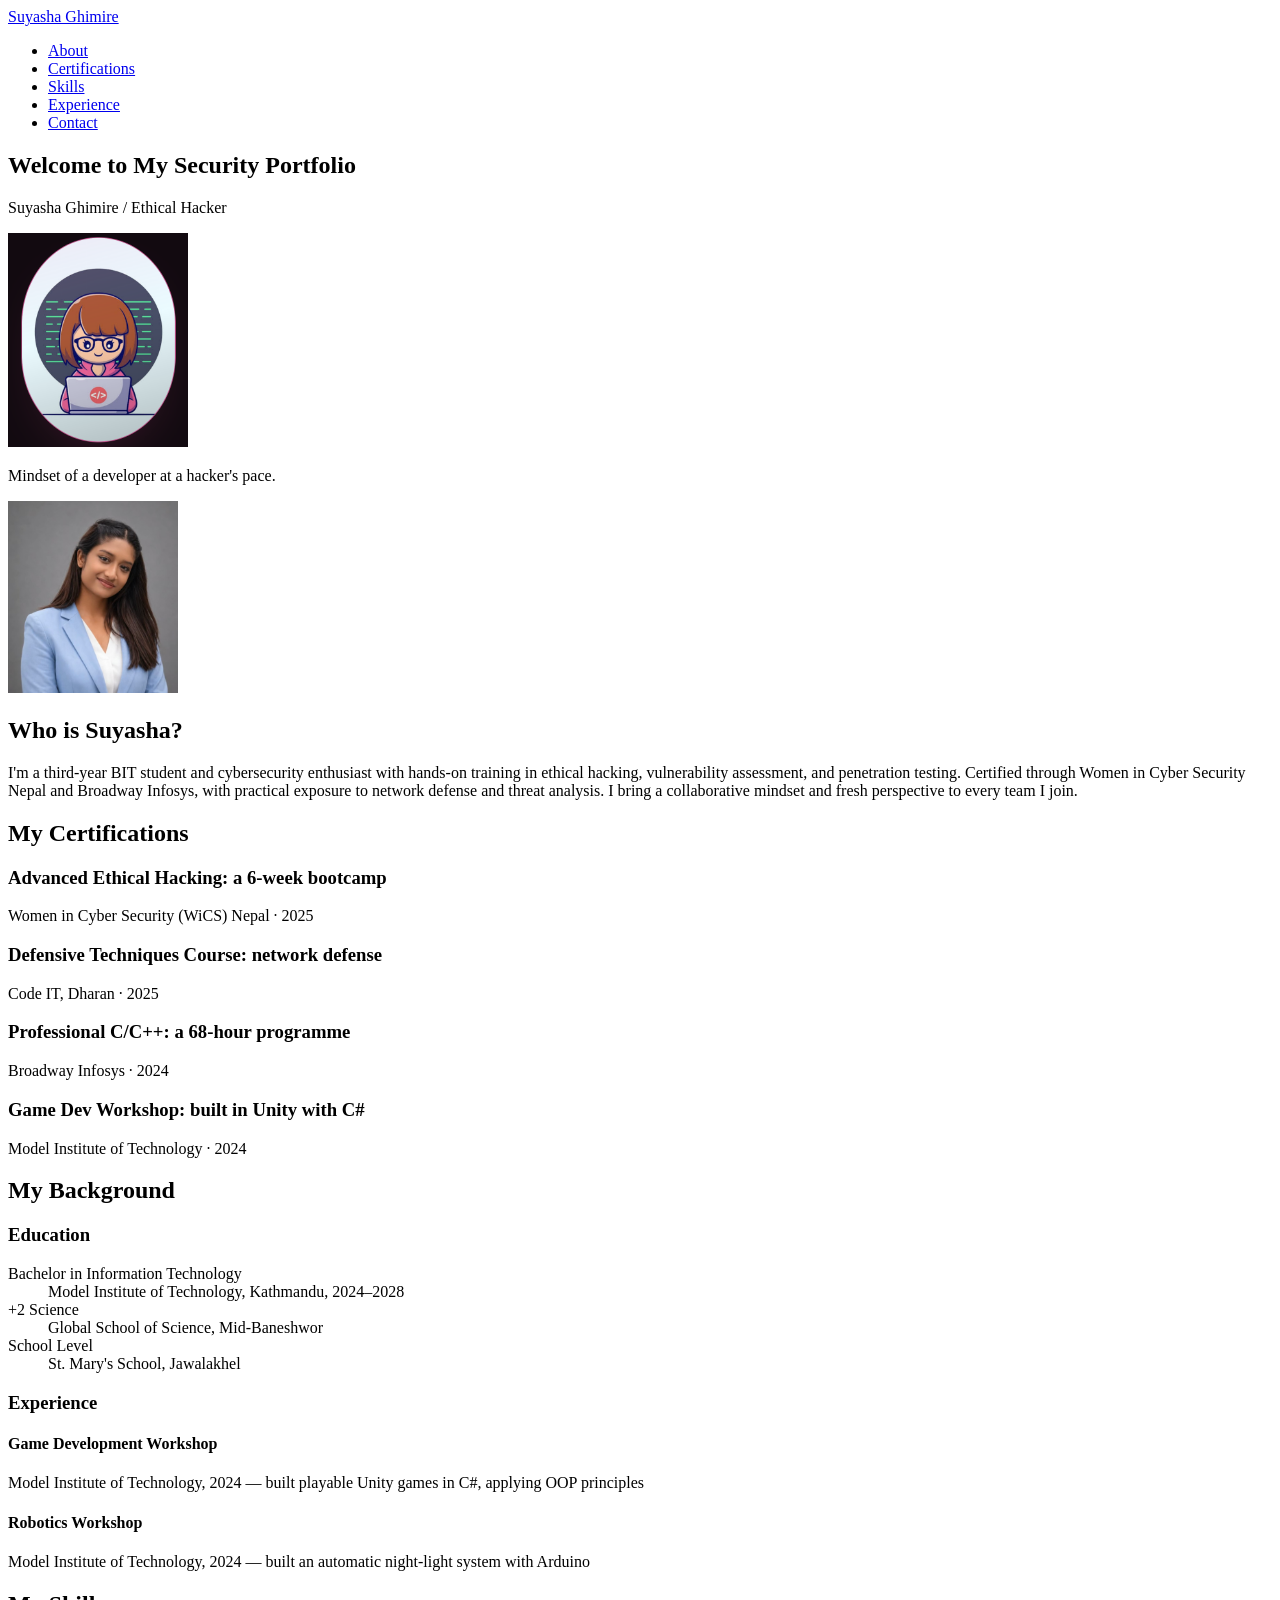
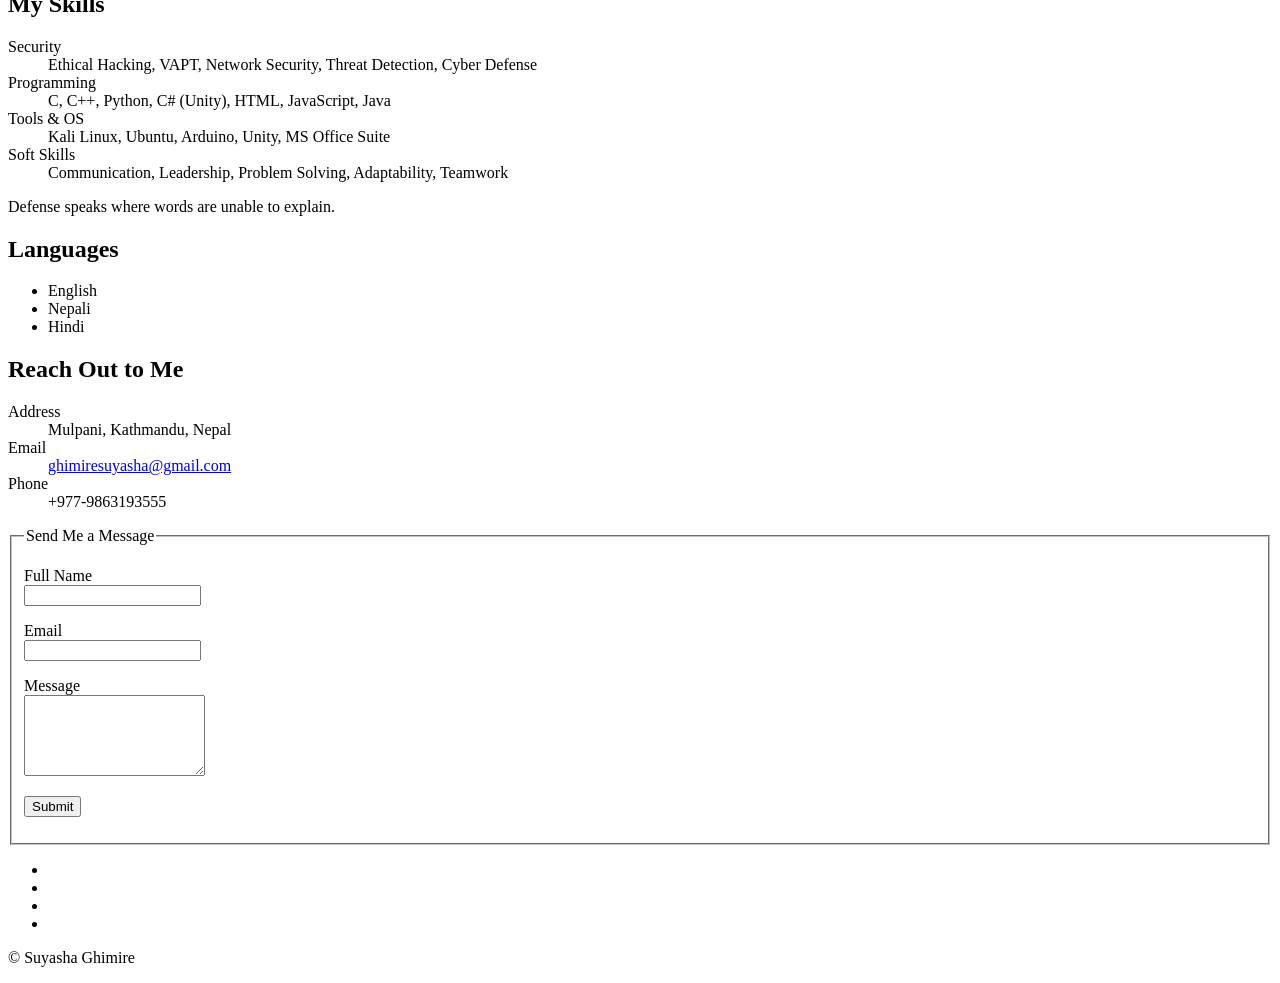
==== index1.html @ bc4c8646 "add form and social links, restructure to single page" ====
<!DOCTYPE html>
<html lang="en">
<head>
  <meta charset="UTF-8" />
  <meta name="viewport" content="width=device-width, initial-scale=1.0" />
  <title>Suyasha Ghimire | Security Portfolio</title>
 
</head>
<body>

  <header>
    <a href="#home">Suyasha Ghimire</a>
    <nav>
      <ul>
        <li><a href="#about">About</a></li>
        <li><a href="#certifications">Certifications</a></li>
        <li><a href="#skills">Skills</a></li>
        <li><a href="#experience">Experience</a></li>
        <li><a href="#contact">Contact</a></li>
      </ul>
    </nav>
  </header>

  <main>

    <!-- HERO -->
    <section id="home">
      <h1>Welcome to My Security Portfolio</h1>
      <p>Suyasha Ghimire / Ethical Hacker</p>
      <img src="image/hero.png" alt="Suyasha Ghimire" class="profile-photo" width="180" />
      <p>Mindset of a developer at a hacker's pace.</p>
    </section>

    <!-- ABOUT -->
    <section id="about">
      <img src="image/who.jpg" alt="Suyasha Ghimire" class="profile-photo" width="170" />
      <h2>Who is Suyasha?</h2>
      <article>
        <p>
          I'm a third-year BIT student and cybersecurity enthusiast with hands-on training in
          ethical hacking, vulnerability assessment, and penetration testing. Certified through
          Women in Cyber Security Nepal and Broadway Infosys, with practical exposure to network
          defense and threat analysis. I bring a collaborative mindset and fresh perspective to
          every team I join.
        </p>
      </article>
    </section>

    <!-- CERTIFICATIONS -->
    <section id="certifications">
      <h2>My Certifications</h2>

      <article>
        <h3>Advanced Ethical Hacking: a 6-week bootcamp</h3>
        <p>Women in Cyber Security (WiCS) Nepal &middot; 2025</p>
      </article>

      <article>
        <h3>Defensive Techniques Course: network defense</h3>
        <p>Code IT, Dharan &middot; 2025</p>
      </article>

      <article>
        <h3>Professional C/C++: a 68-hour programme</h3>
        <p>Broadway Infosys &middot; 2024</p>
      </article>

      <article>
        <h3>Game Dev Workshop: built in Unity with C#</h3>
        <p>Model Institute of Technology &middot; 2024</p>
      </article>
    </section>

    <!-- BACKGROUND / EXPERIENCE -->
    <section id="experience">
      <h2>My Background</h2>

      <h3>Education</h3>
      <dl>
        <dt>Bachelor in Information Technology</dt>
        <dd>Model Institute of Technology, Kathmandu, 2024&ndash;2028</dd>

        <dt>+2 Science</dt>
        <dd>Global School of Science, Mid-Baneshwor</dd>

        <dt>School Level</dt>
        <dd>St. Mary's School, Jawalakhel</dd>
      </dl>

      <h3>Experience</h3>
      <article>
        <h4>Game Development Workshop</h4>
        <p>Model Institute of Technology, 2024 &mdash; built playable Unity games in C#, applying OOP principles</p>
      </article>

      <article>
        <h4>Robotics Workshop</h4>
        <p>Model Institute of Technology, 2024 &mdash; built an automatic night-light system with Arduino</p>
      </article>
    </section>

    <!-- SKILLS -->
    <section id="skills">
      <h2>My Skills</h2>

      <dl>
        <dt>Security</dt>
        <dd>Ethical Hacking, VAPT, Network Security, Threat Detection, Cyber Defense</dd>

        <dt>Programming</dt>
        <dd>C, C++, Python, C# (Unity), HTML, JavaScript, Java</dd>

        <dt>Tools &amp; OS</dt>
        <dd>Kali Linux, Ubuntu, Arduino, Unity, MS Office Suite</dd>

        <dt>Soft Skills</dt>
        <dd>Communication, Leadership, Problem Solving, Adaptability, Teamwork</dd>
      </dl>

      <p>Defense speaks where words are unable to explain.</p>
    </section>

    <!-- CONTACT -->
    <section id="contact">
      <h2>Languages</h2>
      <ul>
        <li>English</li>
        <li>Nepali</li>
        <li>Hindi</li>
      </ul>

      <h2>Reach Out to Me</h2>
      <dl>
        <dt>Address</dt>
        <dd>Mulpani, Kathmandu, Nepal</dd>

        <dt>Email</dt>
        <dd><a href="mailto:ghimiresuyasha@gmail.com">ghimiresuyasha@gmail.com</a></dd>

        <dt>Phone</dt>
        <dd>+977-9863193555</dd>
      </dl>

      <form>
        <fieldset>
          <legend>Send Me a Message</legend>

          <p>
            <label for="full-name">Full Name</label><br />
            <input type="text" id="full-name" name="full-name" required />
          </p>

          <p>
            <label for="email">Email</label><br />
            <input type="email" id="email" name="email" required />
          </p>

          <p>
            <label for="message">Message</label><br />
            <textarea id="message" name="message" rows="5" required></textarea>
          </p>

          <p>
            <button type="submit">Submit</button>
          </p>
        </fieldset>
      </form>

      <ul class="social-links">
        <li>
          <a href="#" target="_blank" rel="noopener" aria-label="Facebook">
            <i class="fa-brands fa-facebook"></i>
          </a>
        </li>
        <li>
          <a href="#" target="_blank" rel="noopener" aria-label="LinkedIn">
            <i class="fa-brands fa-linkedin"></i>
          </a>
        </li>
        <li>
          <a href="mailto:ghimiresuyasha@gmail.com" aria-label="Gmail">
            <i class="fa-solid fa-envelope"></i>
          </a>
        </li>
        <li>
          <a href="#" target="_blank" rel="noopener" aria-label="LeetCode">
            <i class="fa-brands fa-leetcode"></i>
          </a>
        </li>
      </ul>
    </section>

  </main>

  <footer>
    <p>&copy; <span id="year"></span> Suyasha Ghimire</p>
  </footer>


</body>
</html>
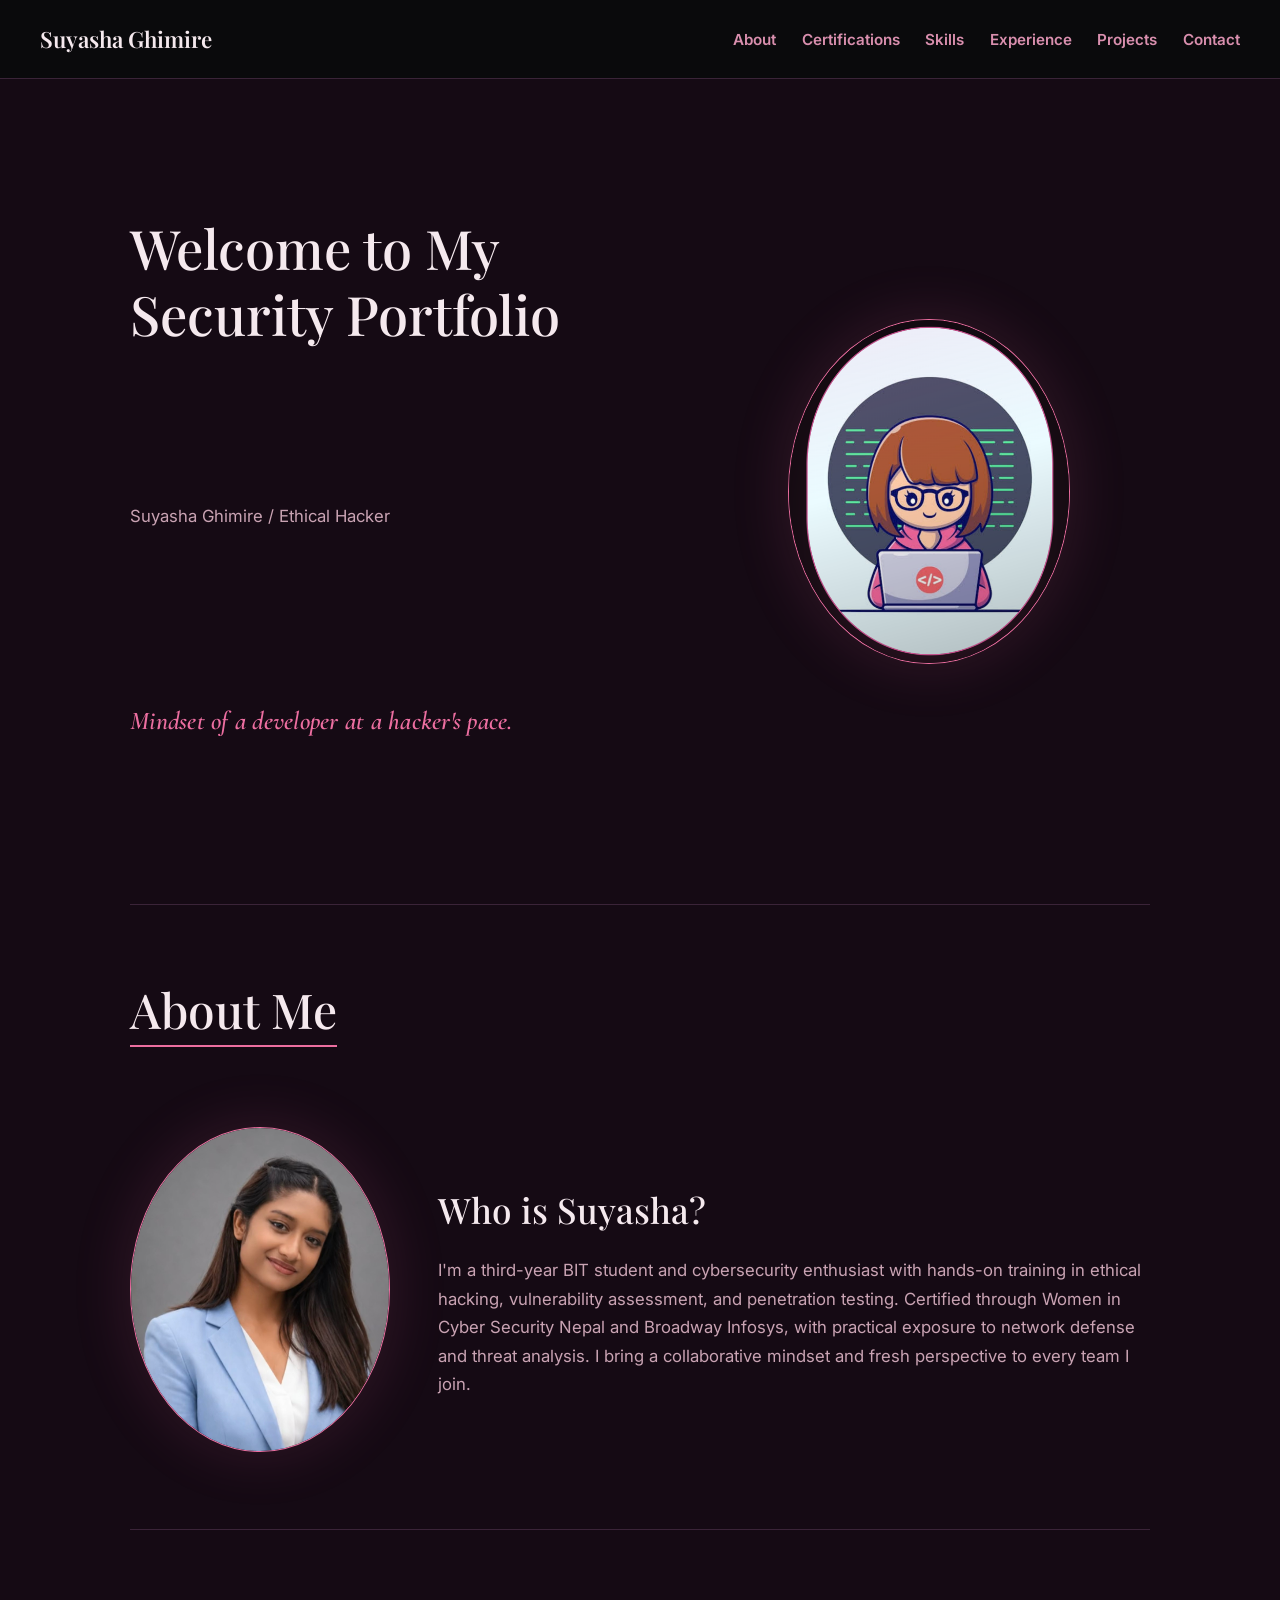
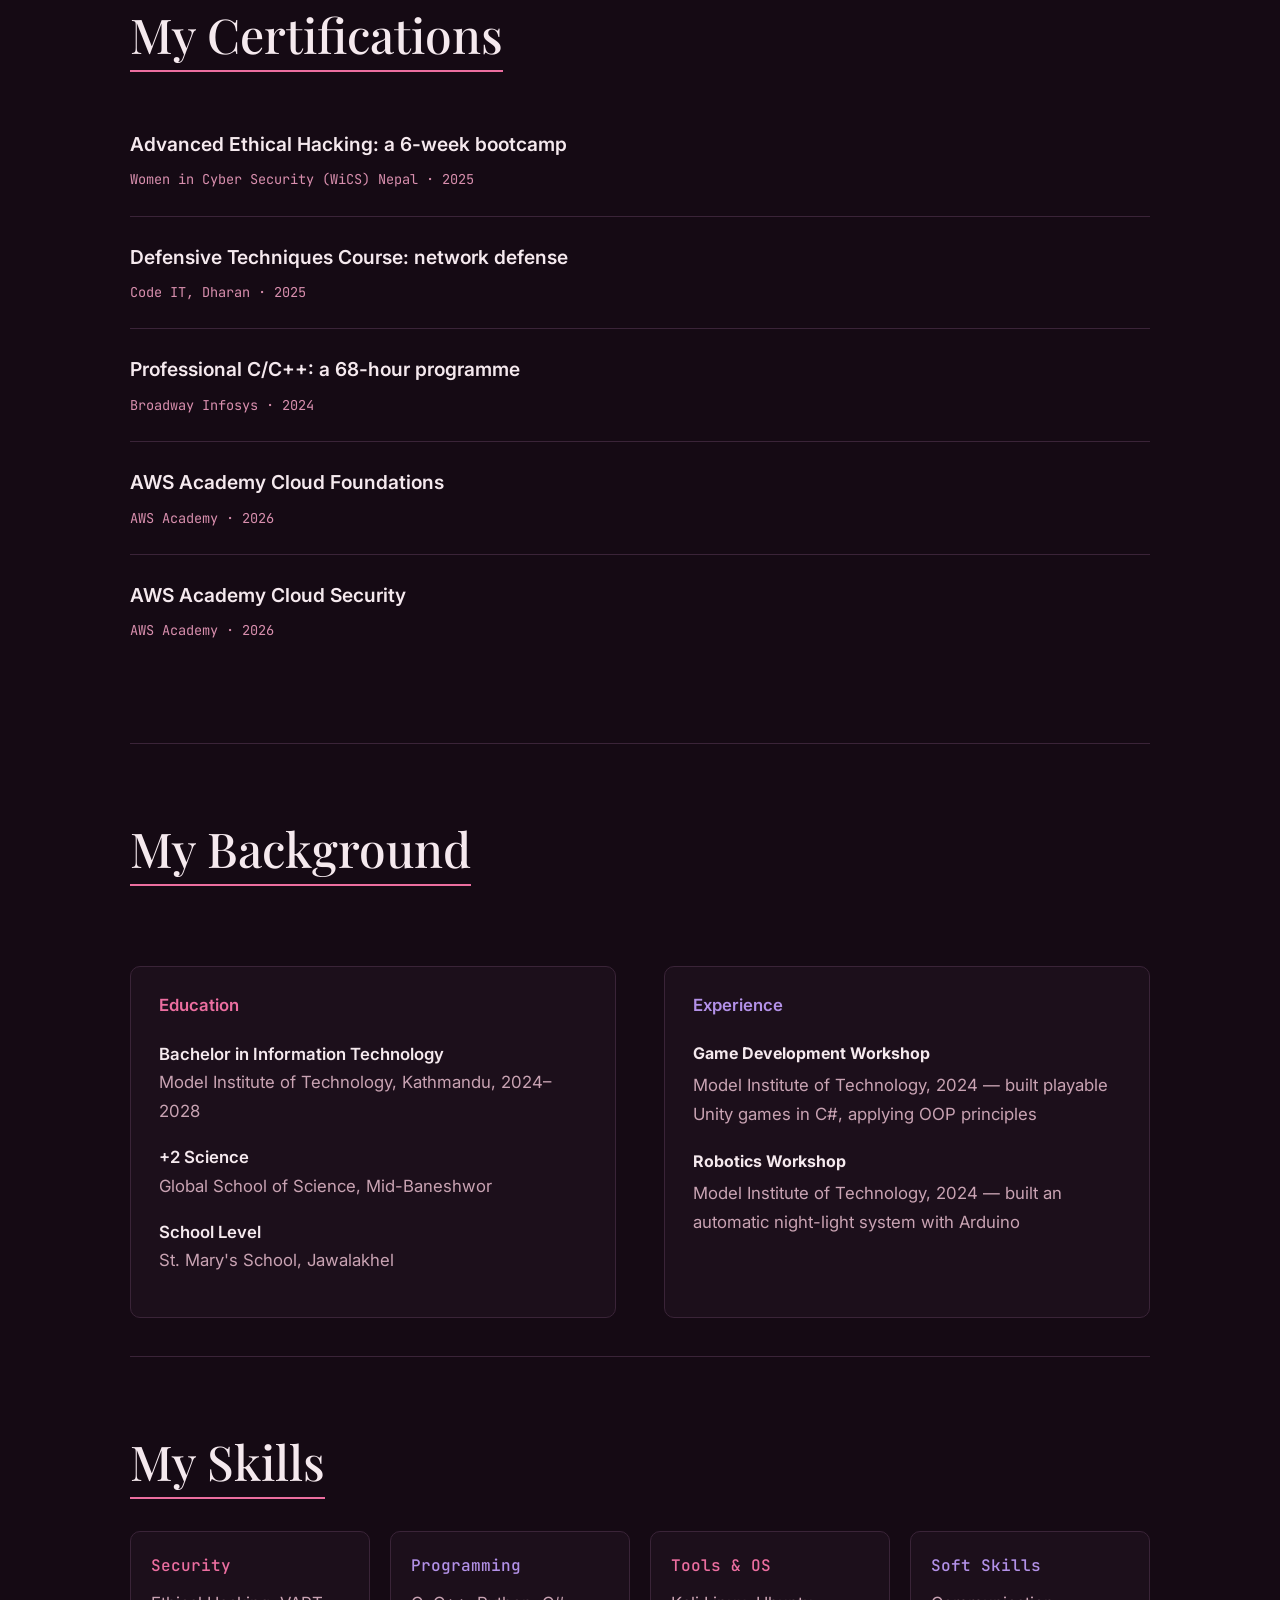
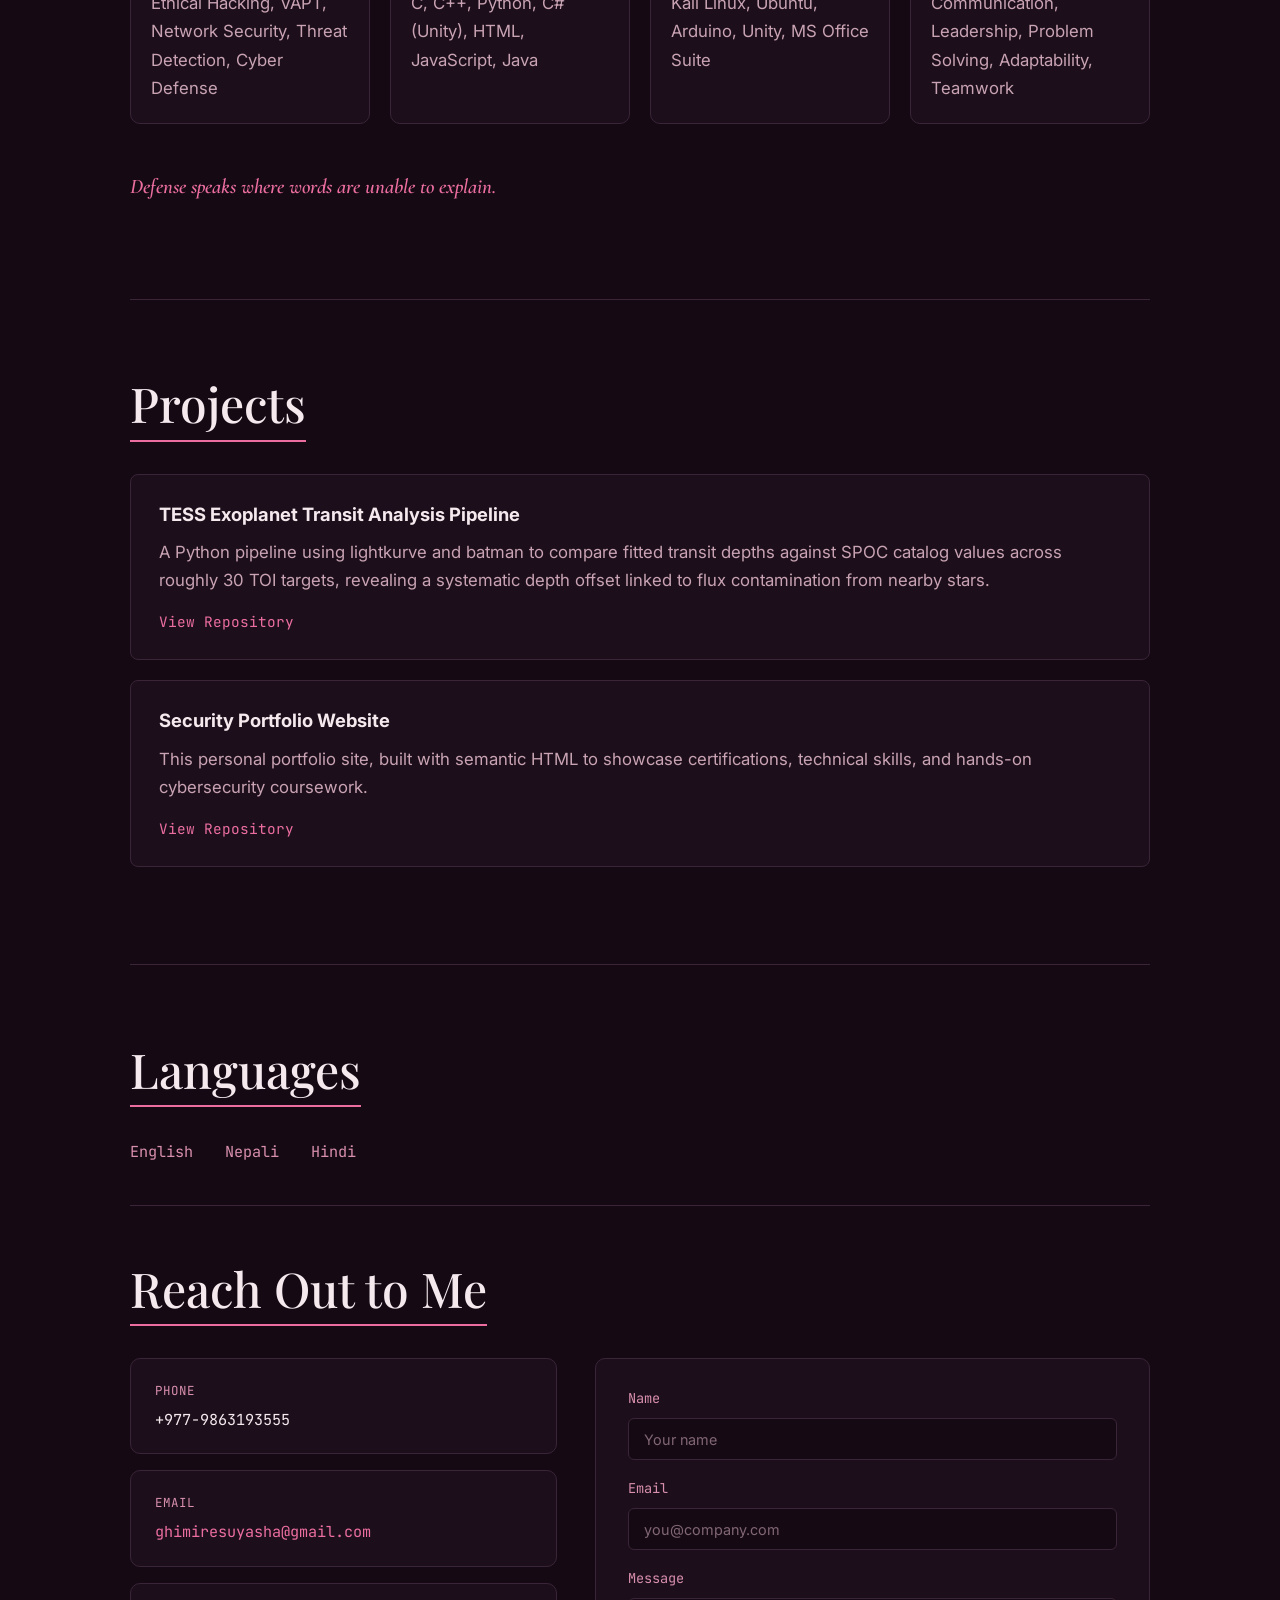
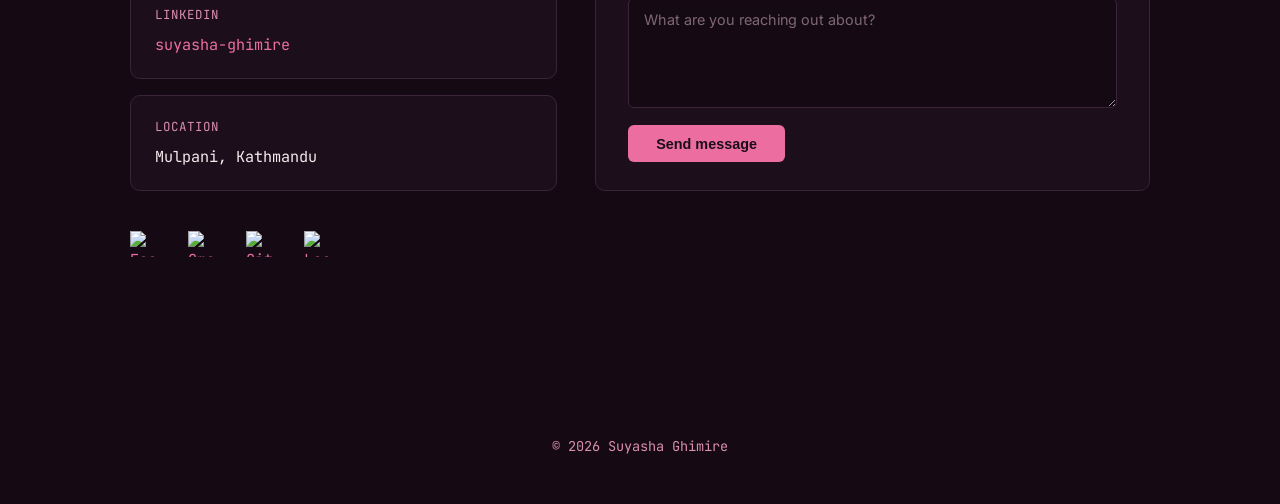
==== commit fc0a7838: "css added" ====
--- a/index1.html
+++ b/index1.html
@@ -1,10 +1,11 @@
+
 <!DOCTYPE html>
 <html lang="en">
 <head>
   <meta charset="UTF-8" />
   <meta name="viewport" content="width=device-width, initial-scale=1.0" />
   <title>Suyasha Ghimire | Security Portfolio</title>
- 
+    <link rel="stylesheet" href="css/index1.css" />
 </head>
 <body>
 
@@ -16,6 +17,7 @@
         <li><a href="#certifications">Certifications</a></li>
         <li><a href="#skills">Skills</a></li>
         <li><a href="#experience">Experience</a></li>
+        <li><a href="#projects">Projects</a></li>
         <li><a href="#contact">Contact</a></li>
       </ul>
     </nav>
@@ -27,15 +29,16 @@
     <section id="home">
       <h1>Welcome to My Security Portfolio</h1>
       <p>Suyasha Ghimire / Ethical Hacker</p>
-      <img src="image/hero.png" alt="Suyasha Ghimire" class="profile-photo" width="180" />
+      <img src="image/hero.png" alt="Suyasha Ghimire" />
       <p>Mindset of a developer at a hacker's pace.</p>
     </section>
 
     <!-- ABOUT -->
     <section id="about">
-      <img src="image/who.jpg" alt="Suyasha Ghimire" class="profile-photo" width="170" />
-      <h2>Who is Suyasha?</h2>
-      <article>
+      <h2><span>About Me</span></h2>
+      <img src="image/who.jpg" alt="Suyasha Ghimire" />
+      <article>
+        <h3>Who is Suyasha?</h3>
         <p>
           I'm a third-year BIT student and cybersecurity enthusiast with hands-on training in
           ethical hacking, vulnerability assessment, and penetration testing. Certified through
@@ -48,7 +51,7 @@
 
     <!-- CERTIFICATIONS -->
     <section id="certifications">
-      <h2>My Certifications</h2>
+      <h2><span>My Certifications</span></h2>
 
       <article>
         <h3>Advanced Ethical Hacking: a 6-week bootcamp</h3>
@@ -66,125 +69,178 @@
       </article>
 
       <article>
-        <h3>Game Dev Workshop: built in Unity with C#</h3>
-        <p>Model Institute of Technology &middot; 2024</p>
+        <h3>AWS Academy Cloud Foundations</h3>
+        <p>AWS Academy &middot; 2026</p>
+      </article>
+
+      <article>
+        <h3>AWS Academy Cloud Security</h3>
+        <p>AWS Academy &middot; 2026</p>
       </article>
     </section>
 
     <!-- BACKGROUND / EXPERIENCE -->
     <section id="experience">
-      <h2>My Background</h2>
-
-      <h3>Education</h3>
-      <dl>
-        <dt>Bachelor in Information Technology</dt>
-        <dd>Model Institute of Technology, Kathmandu, 2024&ndash;2028</dd>
-
-        <dt>+2 Science</dt>
-        <dd>Global School of Science, Mid-Baneshwor</dd>
-
-        <dt>School Level</dt>
-        <dd>St. Mary's School, Jawalakhel</dd>
-      </dl>
-
-      <h3>Experience</h3>
-      <article>
-        <h4>Game Development Workshop</h4>
-        <p>Model Institute of Technology, 2024 &mdash; built playable Unity games in C#, applying OOP principles</p>
-      </article>
-
-      <article>
-        <h4>Robotics Workshop</h4>
-        <p>Model Institute of Technology, 2024 &mdash; built an automatic night-light system with Arduino</p>
-      </article>
+      <h2><span>My Background</span></h2>
+
+      <div class="edu-col">
+        <h3>Education</h3>
+        <dl>
+          <dt>Bachelor in Information Technology</dt>
+          <dd>Model Institute of Technology, Kathmandu, 2024&ndash;2028</dd>
+
+          <dt>+2 Science</dt>
+          <dd>Global School of Science, Mid-Baneshwor</dd>
+
+          <dt>School Level</dt>
+          <dd>St. Mary's School, Jawalakhel</dd>
+        </dl>
+      </div>
+
+      <div class="exp-col">
+        <h3>Experience</h3>
+        <article>
+          <h4>Game Development Workshop</h4>
+          <p>Model Institute of Technology, 2024 &mdash; built playable Unity games in C#, applying OOP principles</p>
+        </article>
+
+        <article>
+          <h4>Robotics Workshop</h4>
+          <p>Model Institute of Technology, 2024 &mdash; built an automatic night-light system with Arduino</p>
+        </article>
+      </div>
     </section>
 
     <!-- SKILLS -->
     <section id="skills">
-      <h2>My Skills</h2>
-
-      <dl>
-        <dt>Security</dt>
-        <dd>Ethical Hacking, VAPT, Network Security, Threat Detection, Cyber Defense</dd>
-
-        <dt>Programming</dt>
-        <dd>C, C++, Python, C# (Unity), HTML, JavaScript, Java</dd>
-
-        <dt>Tools &amp; OS</dt>
-        <dd>Kali Linux, Ubuntu, Arduino, Unity, MS Office Suite</dd>
-
-        <dt>Soft Skills</dt>
-        <dd>Communication, Leadership, Problem Solving, Adaptability, Teamwork</dd>
+      <h2><span>My Skills</span></h2>
+
+      <dl class="skills-grid">
+        <div class="skills-card">
+          <dt>Security</dt>
+          <dd>Ethical Hacking, VAPT, Network Security, Threat Detection, Cyber Defense</dd>
+        </div>
+
+        <div class="skills-card">
+          <dt>Programming</dt>
+          <dd>C, C++, Python, C# (Unity), HTML, JavaScript, Java</dd>
+        </div>
+
+        <div class="skills-card">
+          <dt>Tools &amp; OS</dt>
+          <dd>Kali Linux, Ubuntu, Arduino, Unity, MS Office Suite</dd>
+        </div>
+
+        <div class="skills-card">
+          <dt>Soft Skills</dt>
+          <dd>Communication, Leadership, Problem Solving, Adaptability, Teamwork</dd>
+        </div>
       </dl>
 
       <p>Defense speaks where words are unable to explain.</p>
+    </section>
+
+    <!-- PROJECTS -->
+    <section id="projects">
+      <h2><span>Projects</span></h2>
+
+      <article>
+        <h3>TESS Exoplanet Transit Analysis Pipeline</h3>
+        <p>
+          A Python pipeline using lightkurve and batman to compare fitted transit
+          depths against SPOC catalog values across roughly 30 TOI targets, revealing
+          a systematic depth offset linked to flux contamination from nearby stars.
+        </p>
+        <a href="https://github.com/soyapoyaa/tess-transit-pipeline" target="_blank" rel="noopener">
+          View Repository
+        </a>
+      </article>
+
+      <article>
+        <h3>Security Portfolio Website</h3>
+        <p>
+          This personal portfolio site, built with semantic HTML to showcase
+          certifications, technical skills, and hands-on cybersecurity coursework.
+        </p>
+        <a href="https://github.com/soyapoyaa/webdev" target="_blank" rel="noopener">
+          View Repository
+        </a>
+      </article>
     </section>
 
     <!-- CONTACT -->
     <section id="contact">
-      <h2>Languages</h2>
+      <h2><span>Languages</span></h2>
       <ul>
         <li>English</li>
         <li>Nepali</li>
         <li>Hindi</li>
       </ul>
 
-      <h2>Reach Out to Me</h2>
-      <dl>
-        <dt>Address</dt>
-        <dd>Mulpani, Kathmandu, Nepal</dd>
-
-        <dt>Email</dt>
-        <dd><a href="mailto:ghimiresuyasha@gmail.com">ghimiresuyasha@gmail.com</a></dd>
-
-        <dt>Phone</dt>
-        <dd>+977-9863193555</dd>
-      </dl>
-
-      <form>
-        <fieldset>
-          <legend>Send Me a Message</legend>
-
-          <p>
-            <label for="full-name">Full Name</label><br />
-            <input type="text" id="full-name" name="full-name" required />
-          </p>
-
-          <p>
-            <label for="email">Email</label><br />
-            <input type="email" id="email" name="email" required />
-          </p>
-
-          <p>
-            <label for="message">Message</label><br />
-            <textarea id="message" name="message" rows="5" required></textarea>
-          </p>
-
-          <p>
-            <button type="submit">Submit</button>
-          </p>
-        </fieldset>
-      </form>
-
-      <ul class="social-links">
-        <li>
-          <a href="#" target="_blank" rel="noopener" aria-label="Facebook">
-            <i class="fa-brands fa-facebook"></i>
-          </a>
-        </li>
-        <li>
-          <a href="#" target="_blank" rel="noopener" aria-label="LinkedIn">
-            <i class="fa-brands fa-linkedin"></i>
+      <h2><span>Reach Out to Me</span></h2>
+
+      <div class="contact-grid">
+
+        <div class="contact-details">
+          <div class="detail-box">
+            <span class="detail-label">Phone</span>
+            <span class="detail-value">+977-9863193555</span>
+          </div>
+
+          <div class="detail-box">
+            <span class="detail-label">Email</span>
+            <span class="detail-value">
+              <a href="mailto:ghimiresuyasha@gmail.com">ghimiresuyasha@gmail.com</a>
+            </span>
+          </div>
+
+          <div class="detail-box">
+            <span class="detail-label">LinkedIn</span>
+            <span class="detail-value">
+              <a href="https://linkedin.com/in/suyasha-ghimire" target="_blank" rel="noopener">suyasha-ghimire</a>
+            </span>
+          </div>
+
+          <div class="detail-box">
+            <span class="detail-label">Location</span>
+            <span class="detail-value">Mulpani, Kathmandu</span>
+          </div>
+        </div>
+
+        <form>
+          <label for="name">Name</label>
+          <input type="text" id="name" name="name" placeholder="Your name" required />
+
+          <label for="email-input">Email</label>
+          <input type="email" id="email-input" name="email" placeholder="you@company.com" required />
+
+          <label for="message">Message</label>
+          <textarea id="message" name="message" rows="5" placeholder="What are you reaching out about?" required></textarea>
+
+          <button type="submit">Send message</button>
+        </form>
+
+      </div>
+
+      <ul class="social-icons">
+        <li>
+          <a href="https://facebook.com/" target="_blank" rel="noopener" aria-label="Facebook">
+            <img src="https://cdn.simpleicons.org/facebook/d98fae" width="26" height="26" alt="Facebook" />
           </a>
         </li>
         <li>
           <a href="mailto:ghimiresuyasha@gmail.com" aria-label="Gmail">
-            <i class="fa-solid fa-envelope"></i>
-          </a>
-        </li>
-        <li>
-          <a href="#" target="_blank" rel="noopener" aria-label="LeetCode">
-            <i class="fa-brands fa-leetcode"></i>
+            <img src="https://cdn.simpleicons.org/gmail/d98fae" width="26" height="26" alt="Gmail" />
+          </a>
+        </li>
+        <li>
+          <a href="https://github.com/soyapoyaa" target="_blank" rel="noopener" aria-label="GitHub">
+            <img src="https://cdn.simpleicons.org/github/d98fae" width="26" height="26" alt="GitHub" />
+          </a>
+        </li>
+        <li>
+          <a href="https://leetcode.com/" target="_blank" rel="noopener" aria-label="LeetCode">
+            <img src="https://cdn.simpleicons.org/leetcode/d98fae" width="26" height="26" alt="LeetCode" />
           </a>
         </li>
       </ul>
@@ -193,9 +249,8 @@
   </main>
 
   <footer>
-    <p>&copy; <span id="year"></span> Suyasha Ghimire</p>
+    <p>&copy; 2026 Suyasha Ghimire</p>
   </footer>
-
 
 </body>
 </html>
--- a/css/index1.css
+++ b/css/index1.css
@@ -0,0 +1,595 @@
+/* Suyasha Ghimire — Security Portfolio (baby-pink dark editorial theme) */
+
+@import url('https://fonts.googleapis.com/css2?family=Playfair+Display:wght@500;600&family=Cormorant+Garamond:ital,wght@1,500;1,600&family=JetBrains+Mono:wght@400;500&family=Inter:wght@400;500;600&display=swap');
+
+:root {
+  --bg-base:      #150a14;   /* main section background, dark maroon-black */
+  --bg-header:    #0a0a0c;   /* nav bar, near pure black */
+  --bg-card:      #1c0f1b;   /* skill card / form panel */
+  --border:       #3a2438;   /* hairline borders / dividers */
+
+  --heading:      #f5e9ee;   /* serif headline color */
+  --body-text:    #c9a3b3;   /* muted mauve paragraph text */
+  --label:        #d98fae;   /* dusty pink labels (ADDRESS, EMAIL...) */
+  --pink:         #ec6ea0;   /* bright pink accent — links, email */
+  --purple:       #b391e8;   /* lavender accent — alternating labels */
+
+  --font-display: 'Playfair Display', Georgia, serif;
+  --font-mono:    'JetBrains Mono', Menlo, monospace;
+  --font-body:    'Inter', -apple-system, sans-serif;
+}
+
+* {
+  box-sizing: border-box;
+}
+
+body {
+  margin: 0;
+  font-family: var(--font-body);
+  background-color: var(--bg-base);
+  color: var(--body-text);
+  line-height: 1.7;
+  font-size: clamp(0.95rem, 0.4vw + 0.85rem, 1.05rem);
+}
+
+a {
+  color: var(--pink);
+  text-decoration: none;
+}
+
+a:hover {
+  text-decoration: underline;
+}
+
+img {
+  max-width: 100%;
+  display: block;
+}
+
+/* ---------- Header ---------- */
+header {
+  display: flex;
+  justify-content: space-between;
+  align-items: center;
+  flex-wrap: wrap;
+  gap: 1rem;
+  padding: 1.25rem clamp(1.25rem, 4vw, 2.5rem);
+  background-color: var(--bg-header);
+  border-bottom: 1px solid var(--border);
+  position: sticky;
+  top: 0;
+  z-index: 10;
+}
+
+header a {
+  font-family: var(--font-display);
+  font-weight: 600;
+  font-size: clamp(1.1rem, 1vw + 0.9rem, 1.4rem);
+  color: var(--heading);
+}
+
+header nav ul {
+  list-style: none;
+  display: flex;
+  flex-wrap: wrap;
+  gap: clamp(1rem, 2vw, 2rem);
+  margin: 0;
+  padding: 0;
+}
+
+header nav a {
+  font-family: var(--font-body);
+  font-size: 0.95rem;
+  color: var(--label);
+}
+
+header nav a:hover {
+  color: var(--pink);
+}
+
+/* ---------- Main / sections ---------- */
+main {
+  max-width: 1100px;
+  margin: 0 auto;
+  padding: 0 clamp(1.25rem, 4vw, 2.5rem);
+}
+
+section {
+  padding: clamp(3rem, 6vw, 5rem) 0;
+  border-bottom: 1px solid var(--border);
+}
+
+section:last-of-type {
+  border-bottom: none;
+}
+
+section h2 {
+  font-family: var(--font-display);
+  font-weight: 500;
+  font-size: clamp(2rem, 3vw + 1rem, 3rem);
+  color: var(--heading);
+  margin: 0 0 2rem;
+  line-height: 1.15;
+}
+
+/* underline only wraps the actual text, regardless of how wide
+   the parent h2 itself is stretched for layout purposes (grid/flex) */
+section h2 span {
+  display: inline-block;
+  border-bottom: 2px solid var(--pink);
+  padding-bottom: 0.5rem;
+}
+
+/* ---------- Hero ---------- */
+#home {
+  display: grid;
+  grid-template-columns: 1.2fr 1fr;
+  align-items: center;
+  column-gap: clamp(1.5rem, 4vw, 3rem);
+  min-height: calc(100vh - 74px); /* fills the screen below the sticky header, so there's no dead gap before the next section */
+}
+
+#home h1 {
+  grid-column: 1;
+  font-family: var(--font-display);
+  font-weight: 500;
+  font-size: clamp(2.2rem, 4vw + 1rem, 3.4rem);
+  line-height: 1.2;
+  color: var(--heading);
+  margin: 0 0 1.25rem;
+}
+
+#home > p:first-of-type {
+  grid-column: 1;
+  color: var(--body-text);
+  font-size: 1.05rem;
+}
+
+#home > p:last-of-type {
+  grid-column: 1;
+  font-family: 'Cormorant Garamond', var(--font-display);
+  font-style: italic;
+  font-weight: 600;
+  font-size: clamp(1.2rem, 1.2vw + 1rem, 1.6rem);
+  letter-spacing: 0.01em;
+  color: var(--pink);
+  margin-top: 2rem;
+}
+
+#home img {
+  grid-column: 2;
+  grid-row: 1 / 4;
+  justify-self: center;
+  width: clamp(160px, 22vw, 320px);
+  height: clamp(200px, 27vw, 400px);
+  object-fit: cover;
+  border-radius: 50%;
+  border: 1px solid var(--pink);
+  box-shadow: 0 0 60px rgba(236, 110, 160, 0.15);
+}
+
+/* ---------- About ---------- */
+#about {
+  display: grid;
+  grid-template-columns: clamp(160px, 22vw, 260px) 1fr;
+  gap: clamp(1.5rem, 4vw, 3rem);
+  align-items: center;
+}
+
+#about h2 {
+  grid-column: 1 / -1;
+}
+
+#about img {
+  width: 100%;
+  aspect-ratio: 4 / 5;
+  object-fit: cover;
+  border-radius: 50%;
+  border: 1px solid var(--pink);
+  box-shadow: 0 0 60px rgba(236, 110, 160, 0.15);
+}
+
+#about article h3 {
+  font-family: var(--font-display);
+  font-weight: 500;
+  font-size: clamp(1.5rem, 2vw + 1rem, 2.2rem);
+  color: var(--heading);
+  margin: 0 0 1rem;
+}
+
+#about article p {
+  margin: 0;
+  color: var(--body-text);
+}
+
+/* ---------- Certifications ---------- */
+#certifications article {
+  padding: 1.5rem 0;
+  border-bottom: 1px solid var(--border);
+}
+
+#certifications article:last-of-type {
+  border-bottom: none;
+}
+
+#certifications h3 {
+  margin: 0 0 0.5rem;
+  font-size: 1.2rem;
+  font-weight: 600;
+  color: var(--heading);
+}
+
+#certifications p {
+  margin: 0;
+  font-family: var(--font-mono);
+  font-size: 0.85rem;
+  color: var(--label);
+}
+
+/* ---------- Background / Experience ---------- */
+#experience {
+  display: flex;
+  flex-wrap: wrap;
+  gap: clamp(1.5rem, 4vw, 3rem);
+  padding-bottom: clamp(1.5rem, 3vw, 2.5rem); /* less trailing space than other sections */
+}
+
+#experience h2 {
+  width: 100%;
+}
+
+#experience .edu-col,
+#experience .exp-col {
+  flex: 1 1 260px; /* each column grows/shrinks independently and wraps below 700px */
+  border: 1px solid var(--border);
+  border-radius: 10px;
+  padding: 1.5rem 1.75rem;
+  background-color: var(--bg-card);
+  transition: box-shadow 0.25s ease, border-color 0.25s ease;
+}
+
+#experience h3 {
+  font-size: 1.05rem;
+  font-weight: 600;
+  color: var(--pink);
+  margin: 0 0 1.25rem;
+}
+
+#experience .exp-col h3 {
+  color: var(--purple);
+}
+
+#experience dl {
+  margin: 0;
+}
+
+#experience dt {
+  font-weight: 600;
+  color: var(--heading);
+}
+
+#experience dd {
+  margin: 0 0 1.1rem;
+  color: var(--body-text);
+}
+
+#experience article {
+  margin-bottom: 1.25rem;
+}
+
+#experience h4 {
+  margin: 0 0 0.25rem;
+  color: var(--heading);
+  font-size: 1rem;
+}
+
+#experience article p {
+  margin: 0;
+  color: var(--body-text);
+}
+
+/* ---------- Skills ---------- */
+#skills .skills-grid {
+  display: grid;
+  grid-template-columns: repeat(auto-fit, minmax(200px, 1fr));
+  gap: 1.25rem;
+  margin: 0 0 3rem;
+}
+
+#skills .skills-card {
+  border: 1px solid var(--border);
+  border-radius: 10px;
+  padding: 1.25rem;
+  background-color: var(--bg-card);
+  transition: box-shadow 0.25s ease, border-color 0.25s ease;
+}
+
+#skills .skills-card dt {
+  font-family: var(--font-mono);
+  font-weight: 500;
+  font-size: 1rem;
+  color: var(--pink);
+  margin-bottom: 0.6rem;
+}
+
+/* alternate accent color per card */
+#skills .skills-card:nth-of-type(2n) dt {
+  color: var(--purple);
+}
+
+#skills .skills-card dd {
+  margin: 0;
+  color: var(--body-text);
+}
+
+#skills > p {
+  font-family: 'Cormorant Garamond', var(--font-display);
+  font-style: italic;
+  font-weight: 600;
+  font-size: clamp(1.05rem, 1vw + 0.85rem, 1.3rem);
+  color: var(--pink);
+  line-height: 1.4;
+  max-width: 600px;
+}
+
+/* ---------- Projects ---------- */
+#projects article {
+  border: 1px solid var(--border);
+  border-radius: 8px;
+  padding: 1.5rem 1.75rem;
+  margin-bottom: 1.25rem;
+  background-color: var(--bg-card);
+  transition: box-shadow 0.25s ease, border-color 0.25s ease;
+}
+
+#projects h3 {
+  margin: 0 0 0.5rem;
+  color: var(--heading);
+  font-size: 1.15rem;
+}
+
+#projects article p {
+  margin: 0 0 0.75rem;
+  color: var(--body-text);
+}
+
+#projects article a {
+  color: var(--pink);
+  font-family: var(--font-mono);
+  font-size: 0.9rem;
+}
+
+/* ---------- Contact ---------- */
+#contact ul.social-icons,
+#contact > ul {
+  list-style: none;
+  display: flex;
+  flex-wrap: wrap;
+  gap: clamp(1rem, 3vw, 2rem);
+  padding: 0;
+  margin: 0 0 2.5rem;
+}
+
+/* thin divider between Languages and Reach Out to Me, matching the
+   border used between sections elsewhere on the page — uses a
+   ::before pseudo-element so it spans the full width, independent
+   of the heading's own inline-block underline */
+#contact h2:nth-of-type(2) {
+  padding-top: clamp(2.5rem, 5vw, 3.5rem);
+  position: relative;
+}
+
+#contact h2:nth-of-type(2)::before {
+  content: '';
+  display: block;
+  width: 100%;
+  border-top: 1px solid var(--border);
+  position: absolute;
+  top: 0;
+  left: 0;
+}
+
+#contact > ul li {
+  font-family: var(--font-mono);
+  color: var(--label);
+  font-size: 0.95rem;
+}
+
+/* Two-column layout: contact detail boxes on the left, form on the
+   right. align-items: stretch (grid's default) makes both columns
+   the same height, whichever is taller. */
+#contact .contact-grid {
+  display: grid;
+  grid-template-columns: 1fr 1.3fr;
+  gap: clamp(1.5rem, 3vw, 2.5rem);
+  margin: 2rem 0 2.5rem;
+  align-items: stretch;
+}
+
+/* Left column: stack of detail boxes, each stretched evenly (flex: 1)
+   so together they fill the same total height as the form column */
+#contact .contact-details {
+  display: flex;
+  flex-direction: column;
+  gap: 1rem;
+}
+
+#contact .detail-box {
+  flex: 1;
+  display: flex;
+  flex-direction: column;
+  justify-content: center;
+  gap: 0.4rem;
+  border: 1px solid var(--border);
+  border-radius: 10px;
+  padding: 1.25rem 1.5rem;
+  background-color: var(--bg-card);
+  transition: box-shadow 0.25s ease, border-color 0.25s ease;
+}
+
+#contact .detail-box:hover {
+  border-color: var(--pink);
+  box-shadow: 0 0 24px rgba(236, 110, 160, 0.25);
+}
+
+#contact .detail-label {
+  font-family: var(--font-mono);
+  font-size: 0.78rem;
+  letter-spacing: 0.08em;
+  text-transform: uppercase;
+  color: var(--label);
+}
+
+#contact .detail-value {
+  color: var(--heading);
+  font-family: var(--font-mono);
+  font-size: 0.95rem;
+}
+
+#contact .detail-value a {
+  color: var(--pink);
+}
+
+/* Right column: the form, styled as one box matching the detail boxes */
+#contact form {
+  border: 1px solid var(--border);
+  border-radius: 10px;
+  padding: 1.75rem 2rem;
+  background-color: var(--bg-card);
+  display: flex;
+  flex-direction: column;
+  gap: 1.1rem;
+  transition: box-shadow 0.25s ease, border-color 0.25s ease;
+}
+
+#contact form:hover {
+  border-color: var(--pink);
+  box-shadow: 0 0 24px rgba(236, 110, 160, 0.25);
+}
+
+#contact form label {
+  font-family: var(--font-mono);
+  font-size: 0.85rem;
+  color: var(--label);
+  margin-bottom: -0.6rem;
+}
+
+#contact form input,
+#contact form textarea {
+  width: 100%;
+  padding: 0.7rem 0.9rem;
+  border: 1px solid var(--border);
+  border-radius: 6px;
+  background-color: var(--bg-base);
+  color: var(--heading);
+  font-family: var(--font-body);
+  font-size: 0.9rem;
+}
+
+#contact form input::placeholder,
+#contact form textarea::placeholder {
+  color: var(--body-text);
+  opacity: 0.6;
+}
+
+#contact form textarea {
+  resize: vertical;
+  flex: 1;
+}
+
+#contact form input:focus,
+#contact form textarea:focus {
+  outline: none;
+  border-color: var(--pink);
+}
+
+#contact form button {
+  align-self: flex-start;
+  background-color: var(--pink);
+  color: #1a0d16;
+  border: none;
+  border-radius: 6px;
+  padding: 0.65rem clamp(1.25rem, 3vw, 1.75rem);
+  font-size: 0.9rem;
+  font-weight: 600;
+  cursor: pointer;
+  transition: background-color 0.2s ease;
+}
+
+#contact form button:hover {
+  background-color: #f388b3;
+}
+
+/* Social icon links at the bottom of the section, above the footer */
+#contact .social-icons {
+  margin-top: 0.5rem;
+}
+
+#contact .social-icons a {
+  display: inline-flex;
+  transition: filter 0.25s ease, transform 0.25s ease;
+}
+
+#contact .social-icons a:hover {
+  filter: drop-shadow(0 0 8px var(--pink));
+  transform: translateY(-3px);
+}
+
+/* Glowing hover effect — applied to every card-style box on the page:
+   skills categories, project cards, and the Education/Experience boxes */
+#skills .skills-card:hover,
+#projects article:hover,
+#experience .edu-col:hover,
+#experience .exp-col:hover {
+  border-color: var(--pink);
+  box-shadow: 0 0 24px rgba(236, 110, 160, 0.25);
+}
+
+/* ---------- Footer ---------- */
+footer {
+  text-align: center;
+  padding: 2rem;
+  color: var(--label);
+  font-family: var(--font-mono);
+  font-size: 0.85rem;
+}
+
+/* ---------- Responsive ---------- */
+@media (max-width: 700px) {
+  header {
+    flex-direction: column;
+    align-items: flex-start;
+  }
+
+  #home,
+  #about {
+    grid-template-columns: 1fr;
+  }
+
+  #experience .edu-col,
+  #experience .exp-col {
+    flex: 1 1 100%;
+  }
+
+  #home img,
+  #about img {
+    grid-column: 1;
+    grid-row: auto;
+    width: clamp(140px, 45vw, 220px);
+    height: clamp(180px, 55vw, 280px);
+    margin: 0 auto 1.5rem;
+  }
+
+  #about img {
+    aspect-ratio: 4 / 5;
+    height: auto;
+  }
+
+  #skills .skills-grid {
+    grid-template-columns: 1fr;
+  }
+
+  #contact .contact-grid {
+    grid-template-columns: 1fr;
+  }
+}
